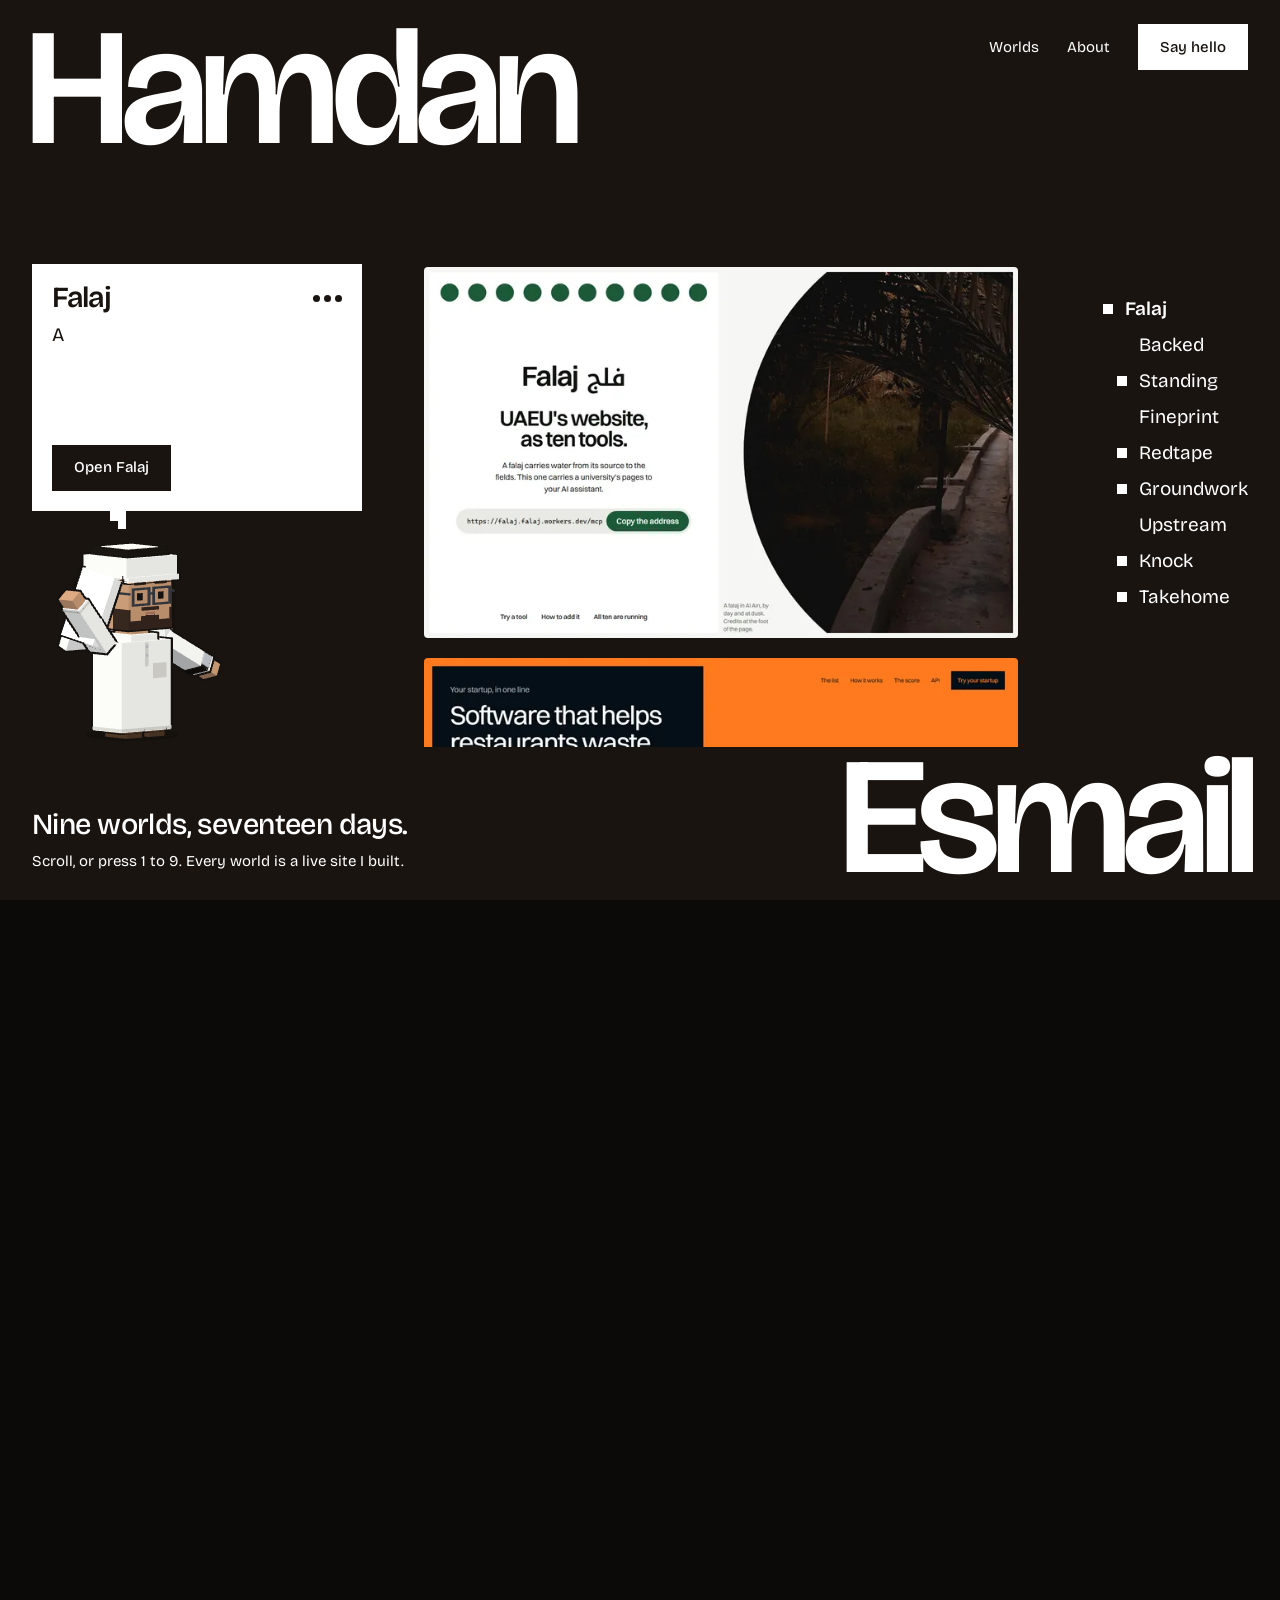
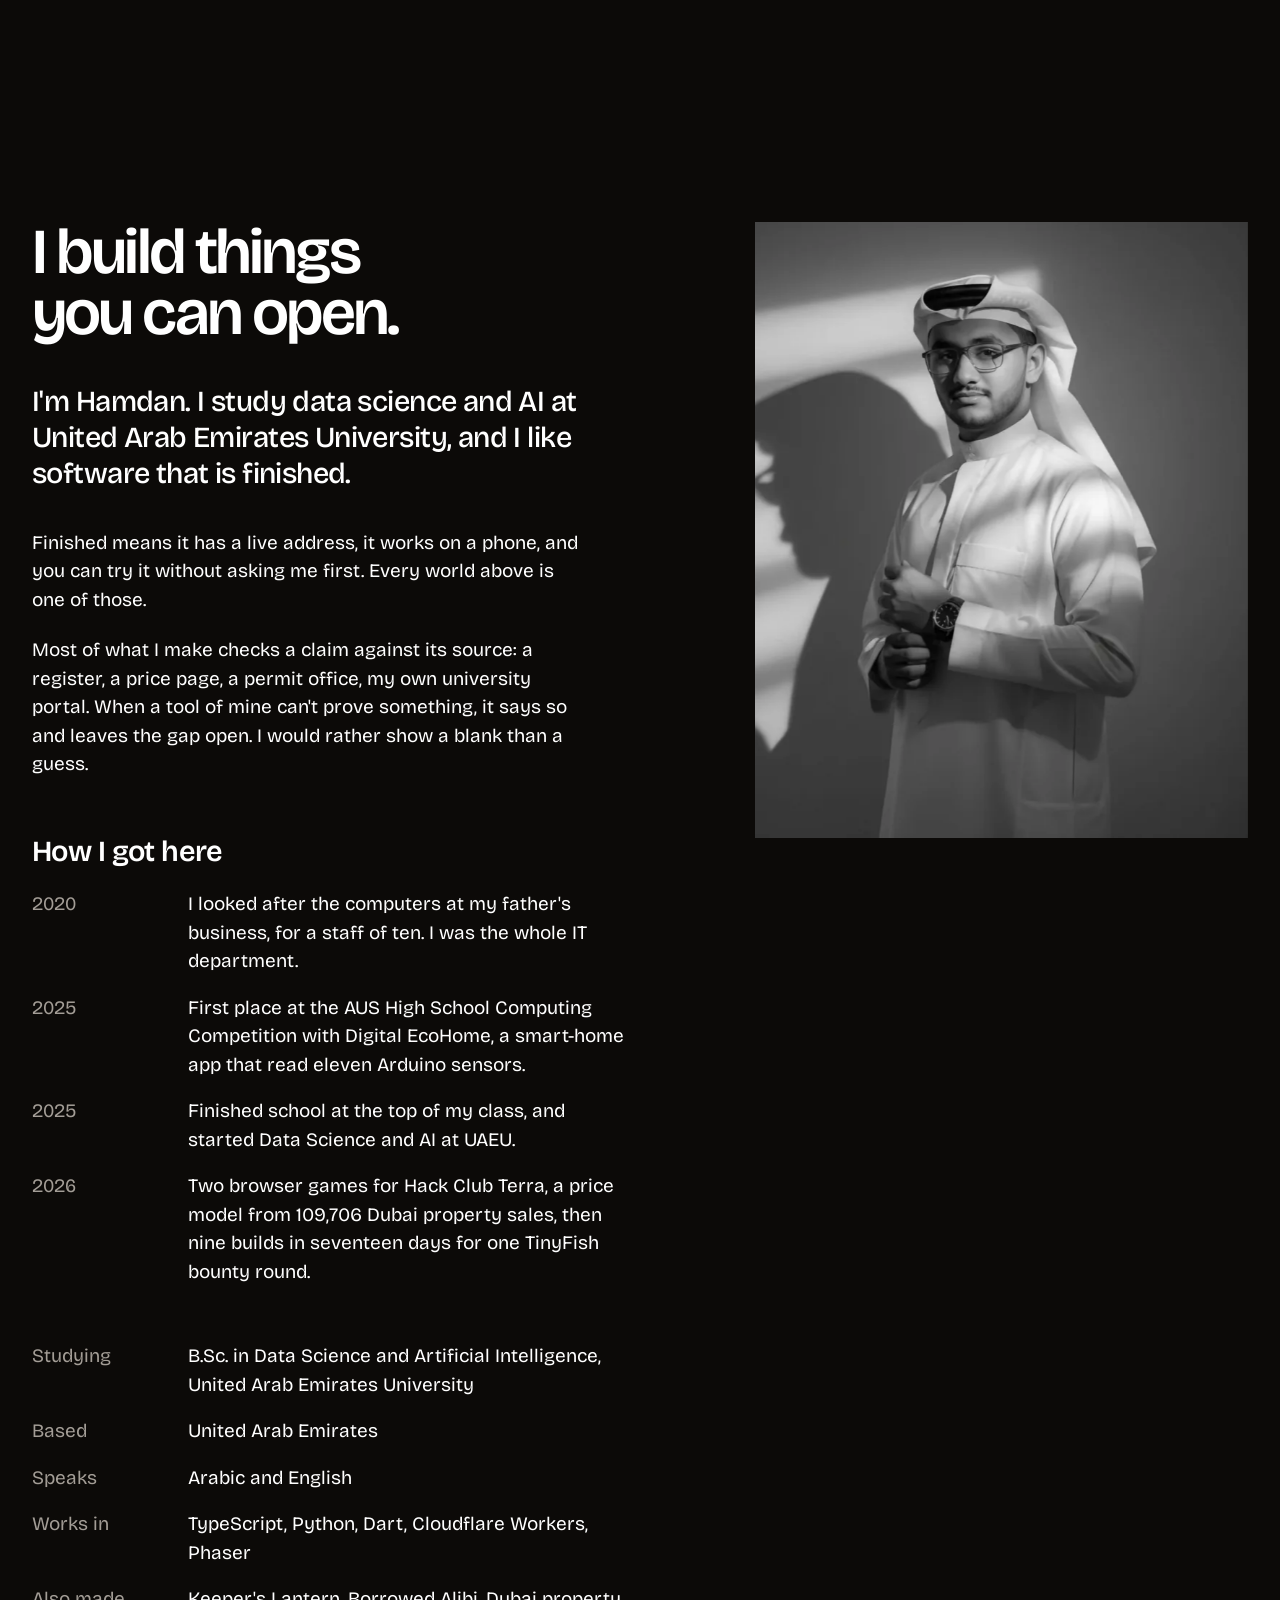
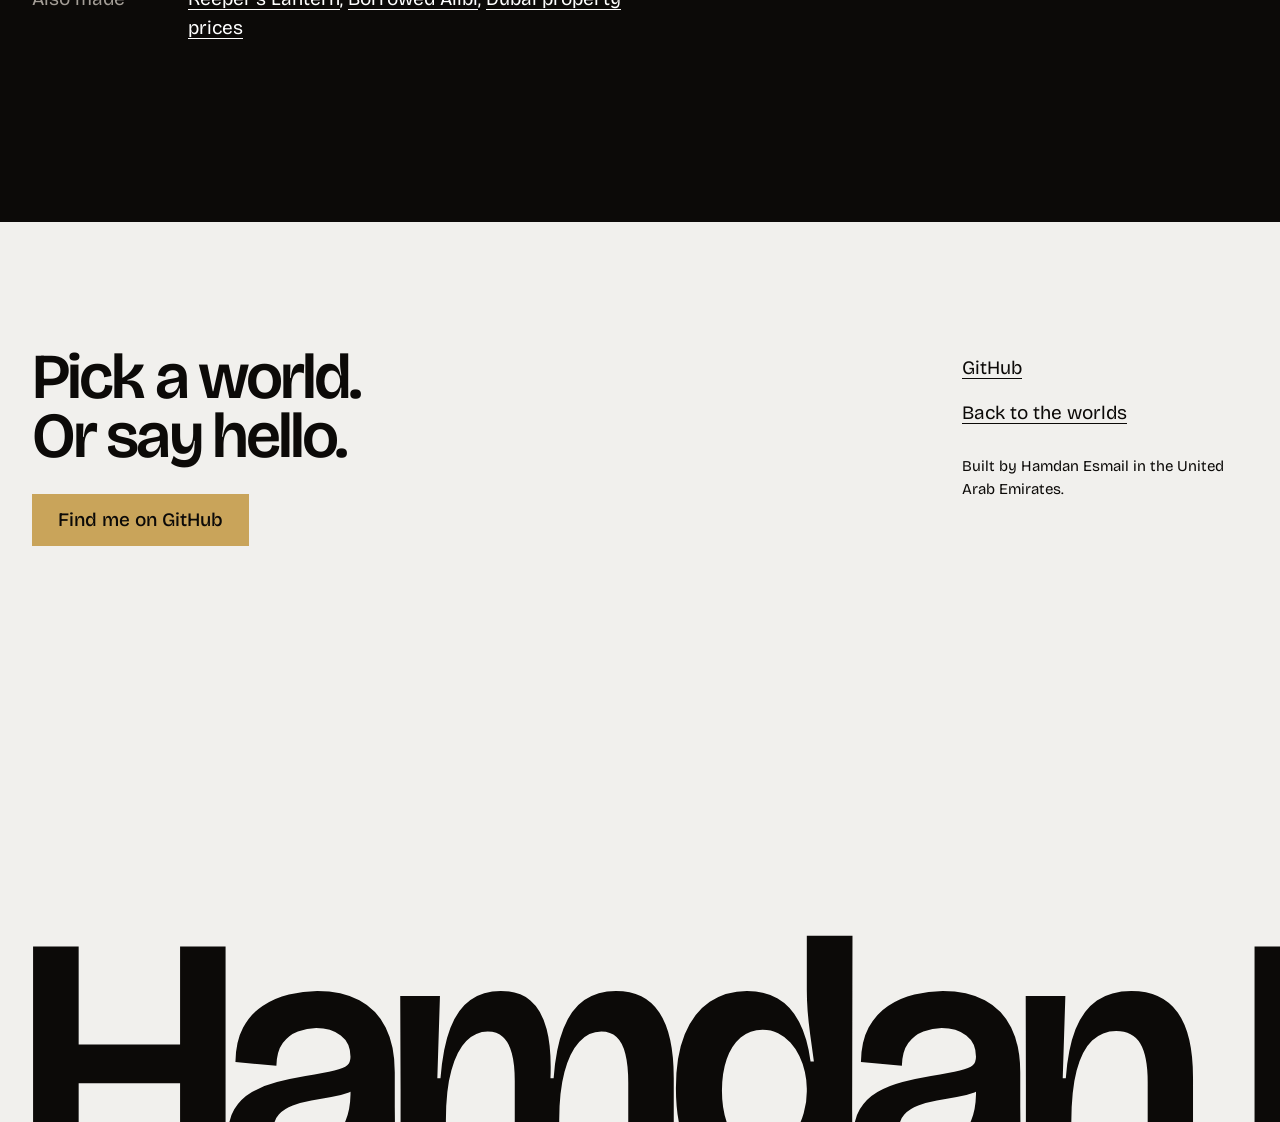
==== index.html @ ecd88aeb "Add the site: nine worlds, a 3D guide and an About page - The worlds: a pinned screen that turns int" ====
<!doctype html>
<html lang="en">
<head>
<meta charset="utf-8">
<meta name="viewport" content="width=device-width, initial-scale=1">
<title>Hamdan Esmail</title>
<meta name="description" content="Hamdan Esmail builds small, finished software you can open. Nine live builds in seventeen days, each in its own world, and a guide to walk you through them.">
<meta name="theme-color" content="#191410">
<meta property="og:type" content="website">
<meta property="og:title" content="Hamdan Esmail">
<meta property="og:description" content="Nine worlds, seventeen days. Every world is a live site I built.">
<meta property="og:image" content="img/social.jpg">
<meta name="twitter:card" content="summary_large_image">
<link rel="icon" href="favicon.svg" type="image/svg+xml">
<link rel="preconnect" href="https://fonts.googleapis.com">
<link rel="preconnect" href="https://fonts.gstatic.com" crossorigin>
<link href="https://fonts.googleapis.com/css2?family=Bricolage+Grotesque:opsz,wght@12..96,400;12..96,500;12..96,600&display=swap" rel="stylesheet">
<link rel="stylesheet" href="css/site.css">
<script>document.documentElement.classList.add("js")</script>
</head>
<body>
<a class="skip" href="#about">Skip to About</a>

<main>
  <section class="run" id="run" aria-label="The nine builds">
    <div class="stage" id="stage">
      <div class="skin cur">
        <h1>
          <span class="word a">Hamdan</span>
          <span class="word b">Esmail</span>
        </h1>
        <nav class="nav" aria-label="Main">
          <a href="#run">Worlds</a>
          <a href="#about">About</a>
          <a class="btn" href="#hello">Say hello</a>
        </nav>
        <div class="band">
          <div class="now">
            <div class="bubble wait">
              <div class="now-head"><p class="now-name">Falaj</p><span class="dots" aria-hidden="true"><i></i><i></i><i></i></span></div>
              <p class="now-line">A falaj carries water to the fields. Mine carries my university's website to an AI, as ten tools.</p>
              <a class="btn open" href="https://falaj.falaj.workers.dev/">Open Falaj</a>
            </div>
            <div class="guide-slot"></div>
          </div>
          <div class="window">
            <div class="reel">
              <a class="frame" href="https://falaj.falaj.workers.dev/" data-name="Falaj" data-bg="#191410" data-ink="#ffffff" data-line="A falaj carries water to the fields. Mine carries my university's website to an AI, as ten tools.">
                <img src="img/falaj.webp" srcset="img/falaj-720.webp 720w, img/falaj.webp 1200w" sizes="(max-width: 860px) 92vw, 44vw" width="1200" height="750" alt="The Falaj site">
                <span class="cap"><b>Falaj</b> A falaj carries water to the fields. Mine carries my university's website to an AI, as ten tools.</span>
              </a>
              <a class="frame" href="https://backed.hamdanesmail12-7a9.workers.dev/" data-name="Backed" data-bg="#ff7a1f" data-ink="#051016" data-line="Type one line about your startup. I find who funded companies like it, and quote the proof.">
                <img src="img/backed.webp" srcset="img/backed-720.webp 720w, img/backed.webp 1200w" sizes="(max-width: 860px) 92vw, 44vw" width="1200" height="750" alt="The Backed site">
                <span class="cap"><b>Backed</b> Type one line about your startup. I find who funded companies like it, and quote the proof.</span>
              </a>
              <a class="frame" href="https://standing.hamdanesmail12-7a9.workers.dev/" data-name="Standing" data-bg="#306a57" data-ink="#ffffff" data-line="Is this company still registered? I ask the official register and keep the receipt.">
                <img src="img/standing.webp" srcset="img/standing-720.webp 720w, img/standing.webp 1200w" sizes="(max-width: 860px) 92vw, 44vw" width="1200" height="750" alt="The Standing site" loading="lazy">
                <span class="cap"><b>Standing</b> Is this company still registered? I ask the official register and keep the receipt.</span>
              </a>
              <a class="frame" href="https://fineprint.hamdanesmail12-7a9.workers.dev/" data-name="Fineprint" data-bg="#f2eee3" data-ink="#1b1712" data-line="The pages you agree to without reading. I record every change, with the date and a screenshot.">
                <img src="img/fineprint.webp" srcset="img/fineprint-720.webp 720w, img/fineprint.webp 1200w" sizes="(max-width: 860px) 92vw, 44vw" width="1200" height="750" alt="The Fineprint site" loading="lazy">
                <span class="cap"><b>Fineprint</b> The pages you agree to without reading. I record every change, with the date and a screenshot.</span>
              </a>
              <a class="frame" href="https://redtape.hamdanesmail12-7a9.workers.dev/" data-name="Redtape" data-bg="#c6162d" data-ink="#ffffff" data-line="Opening a cafe in Austin, Manchester or Dubai? Every permit and fee, proved on its official page.">
                <img src="img/redtape.webp" srcset="img/redtape-720.webp 720w, img/redtape.webp 1200w" sizes="(max-width: 860px) 92vw, 44vw" width="1200" height="750" alt="The Redtape site" loading="lazy">
                <span class="cap"><b>Redtape</b> Opening a cafe in Austin, Manchester or Dubai? Every permit and fee, proved on its official page.</span>
              </a>
              <a class="frame" href="https://groundwork.hamdanesmail12-7a9.workers.dev/" data-name="Groundwork" data-bg="#344d6e" data-ink="#ffffff" data-line="One Philadelphia address, nine public records, every one linked to its source.">
                <img src="img/groundwork.webp" srcset="img/groundwork-720.webp 720w, img/groundwork.webp 1200w" sizes="(max-width: 860px) 92vw, 44vw" width="1200" height="750" alt="The Groundwork site" loading="lazy">
                <span class="cap"><b>Groundwork</b> One Philadelphia address, nine public records, every one linked to its source.</span>
              </a>
              <a class="frame" href="https://upstream.hamdanesmail12-7a9.workers.dev/" data-name="Upstream" data-bg="#fbfaf6" data-ink="#0c0a08" data-line="Where did that number come from? I follow a claim back to where it first appeared.">
                <img src="img/upstream.webp" srcset="img/upstream-720.webp 720w, img/upstream.webp 1200w" sizes="(max-width: 860px) 92vw, 44vw" width="1200" height="750" alt="The Upstream site" loading="lazy">
                <span class="cap"><b>Upstream</b> Where did that number come from? I follow a claim back to where it first appeared.</span>
              </a>
              <a class="frame" href="https://knock.hamdanesmail12-7a9.workers.dev/" data-name="Knock" data-bg="#242e4a" data-ink="#ffffff" data-line="I knocked on 590 company doors. Each row came back alive, slowing down or zombie.">
                <img src="img/knock.webp" srcset="img/knock-720.webp 720w, img/knock.webp 1200w" sizes="(max-width: 860px) 92vw, 44vw" width="1200" height="750" alt="The Knock site" loading="lazy">
                <span class="cap"><b>Knock</b> I knocked on 590 company doors. Each row came back alive, slowing down or zombie.</span>
              </a>
              <a class="frame" href="https://takehome.hamdanesmail12-7a9.workers.dev/" data-name="Takehome" data-bg="#e8e4d9" data-ink="#0c0a08" data-line="My university portal has no export button, and it locked 5 of my 17 courses. So I built the way out.">
                <img src="img/takehome.webp" srcset="img/takehome-720.webp 720w, img/takehome.webp 1200w" sizes="(max-width: 860px) 92vw, 44vw" width="1200" height="750" alt="The Takehome site" loading="lazy">
                <span class="cap"><b>Takehome</b> My university portal has no export button, and it locked 5 of my 17 courses. So I built the way out.</span>
              </a>
            </div>
          </div>
          <ol class="select" aria-label="Jump to a world"></ol>
        </div>
        <p class="say">Nine worlds, seventeen days.<small>Scroll, or press 1 to 9. Every world is a live site I built.</small></p>
      </div>
      <div class="guide-layer" id="guide" role="img" aria-label="A small blocky figure of Hamdan in a white kandura and ghutra, your guide">
        <span class="guide-ground"></span>
        <canvas class="guide-2d" width="14" height="20"></canvas>
        <canvas class="guide-3d" hidden></canvas>
      </div>
    </div>
  </section>

  <section class="about" id="about">
    <div class="about-text">
      <h2 data-rise style="--i:0">I build things<br>you can open.</h2>
      <p class="statement" data-rise style="--i:1">I'm Hamdan. I study data science and AI at United Arab Emirates University, and I like software that is finished.</p>
      <p data-rise style="--i:2">Finished means it has a live address, it works on a phone, and you can try it without asking me first. Every world above is one of those.</p>
      <p data-rise style="--i:3">Most of what I make checks a claim against its source: a register, a price page, a permit office, my own university portal. When a tool of mine can't prove something, it says so and leaves the gap open. I would rather show a blank than a guess.</p>
      <h3 data-rise style="--i:4">How I got here</h3>
      <dl class="facts journey" data-rise style="--i:5">
        <div><dt>2020</dt><dd>I looked after the computers at my father's business, for a staff of ten. I was the whole IT department.</dd></div>
        <div><dt>2025</dt><dd>First place at the AUS High School Computing Competition with Digital EcoHome, a smart-home app that read eleven Arduino sensors.</dd></div>
        <div><dt>2025</dt><dd>Finished school at the top of my class, and started Data Science and AI at UAEU.</dd></div>
        <div><dt>2026</dt><dd>Two browser games for Hack Club Terra, a price model from 109,706 Dubai property sales, then nine builds in seventeen days for one TinyFish bounty round.</dd></div>
      </dl>
      <dl class="facts" data-rise style="--i:6">
        <div><dt>Studying</dt><dd>B.Sc. in Data Science and Artificial Intelligence, United Arab Emirates University</dd></div>
        <div><dt>Based</dt><dd>United Arab Emirates</dd></div>
        <div><dt>Speaks</dt><dd>Arabic and English</dd></div>
        <div><dt>Works in</dt><dd>TypeScript, Python, Dart, Cloudflare Workers, Phaser</dd></div>
        <div><dt>Also made</dt><dd><a href="https://hamdanesmail.github.io/keepers-lantern/">Keeper's Lantern</a>, <a href="https://hamdanesmail.github.io/borrowed-alibi/">Borrowed Alibi</a>, <a href="https://hamdanesmail.github.io/dubai-property-prices/">Dubai property prices</a></dd></div>
      </dl>
    </div>
    <figure class="about-photo">
      <div class="tilt"><img src="img/portrait-900.webp" srcset="img/portrait-900.webp 900w, img/portrait-1600.webp 1600w" sizes="(max-width: 860px) 92vw, 40vw" width="1600" height="1516" alt="Hamdan Esmail in a white kandura and ghutra, adjusting his cuff, with window light falling across the wall behind him" loading="lazy"></div>
    </figure>
  </section>

  <section class="close" id="hello">
    <div class="close-grid">
      <div class="invite">
        <h2>Pick a world.<br>Or say hello.</h2>
        <a class="btn" href="https://github.com/HamdanEsmail">Find me on GitHub</a>
      </div>
      <div class="links">
        <a href="https://github.com/HamdanEsmail">GitHub</a>
        <a href="#run">Back to the worlds</a>
        <span>Built by Hamdan Esmail in the United Arab Emirates.</span>
      </div>
    </div>
    <p class="wordmark" aria-hidden="true">Hamdan Esmail</p>
  </section>
</main>

<script src="js/site.js" defer></script>
<script type="module">
/* The 3D guide loads after everything else. If it cannot (no WebGL, no network), the flat one stays. */
try {
  const { createGuide } = await import("./js/guide.js");
  window.guideReady(createGuide);
} catch (e) { /* the flat guide is already there */ }
</script>
</body>
</html>
---- css/site.css ----
/* Hamdan Esmail. One face (Bricolage Grotesque), one base ground (warm black), and nine worlds that each bring their own. */
:root {
  --bg: #0c0a08;
  --surface: #181512;
  --ink: #ffffff;
  --muted: #a39d96;
  --accent: #c9a45a;
  --accent-ink: #0c0a08;
  --bone: #f1f0ed;
  --step-small: 0.9375rem;
  --step-body: clamp(1.0625rem, 1rem + 0.25vw, 1.1875rem);
  --step-lead: clamp(1.375rem, 1.1rem + 0.9vw, 1.875rem);
  --step-head: clamp(2.5rem, 5vw, 4.5rem);
  --step-name: 13vw;
  --margin: 32px;
  --frame-h: min(29vw, calc(100svh - 28vw - 130px));
  --frame-w: calc(var(--frame-h) * 1.6);
  --gap: 20px;
  --ease-out: cubic-bezier(0.22, 1, 0.36, 1);
  --t-press: 140ms;
  --t-hover: 180ms;
  --t-reveal: 800ms;
}
* { box-sizing: border-box; }
html { -webkit-text-size-adjust: 100%; }
html.js { scroll-snap-type: y proximity; }
body {
  margin: 0;
  background: var(--bg);
  color: var(--ink);
  font-family: "Bricolage Grotesque", system-ui, sans-serif;
  font-size: var(--step-body);
  line-height: 1.5;
  -webkit-font-smoothing: antialiased;
}
a { color: inherit; }
img { display: block; max-width: 100%; }
:focus-visible { outline: 3px solid currentColor; outline-offset: 3px; }
.sr { position: absolute; width: 1px; height: 1px; overflow: hidden; clip-path: inset(50%); white-space: nowrap; }
.skip { position: absolute; left: 16px; top: -80px; z-index: 20; padding: 12px 18px; background: var(--ink); color: var(--bg); font-weight: 500; }
.skip:focus { top: 16px; }

/* ---------- The pinned run. The name holds its two corners; each world rises through it like a curtain. */
.run { position: relative; }
/* One step of scrolling per world after the first; the script sets --steps from the number of worlds. */
.js .run { height: calc(100vh + var(--steps, 8) * 55svh); height: calc(100dvh + var(--steps, 8) * 55svh); }
/* One invisible stop per world, so the scroll settles on a whole world. */
.snap { position: absolute; left: 0; width: 100%; height: 55svh; pointer-events: none; scroll-snap-align: start; }
.stage { position: sticky; top: 0; height: 100vh; height: 100dvh; overflow: hidden; background: #191410; }
.skin {
  --field: #191410;
  --field-ink: #ffffff;
  position: absolute;
  inset: 0;
  display: grid;
  grid-template-columns: minmax(0, 1fr) auto;
  grid-template-rows: auto minmax(0, 1fr) auto;
  padding: 18px var(--margin) 22px;
  background: var(--field);
  color: var(--field-ink);
}
.skin.other { clip-path: inset(100% 0 0 0); }

h1, .h1 { display: contents; margin: 0; font: inherit; }
.word { display: block; font-size: var(--step-name); font-weight: 600; letter-spacing: -0.055em; line-height: 0.85; white-space: nowrap; }
.word.a { grid-area: 1 / 1; margin-left: -0.04em; }
.word.b { grid-area: 3 / 2; align-self: end; margin: 0 -0.02em -0.06em 0; text-align: right; }
.nav { grid-area: 1 / 2; align-self: start; justify-self: end; display: flex; gap: 28px; align-items: center; padding-top: 6px; font-size: var(--step-small); }
.nav a { text-decoration: none; padding: 10px 0; }
.nav a:hover { text-decoration: underline; text-underline-offset: 4px; }
.band { grid-area: 2 / 1 / 3 / -1; display: grid; grid-template-columns: minmax(0, 1.3fr) var(--frame-w) minmax(0, 0.7fr); gap: 40px; min-height: 0; }
.say { grid-area: 3 / 1; align-self: end; margin: 0 0 6px; max-width: 24ch; font-size: var(--step-lead); font-weight: 500; letter-spacing: -0.02em; line-height: 1.15; }
.say small { display: block; margin-top: 10px; font-size: var(--step-small); font-weight: 400; letter-spacing: 0; line-height: 1.4; }

.btn {
  display: inline-flex;
  align-items: center;
  min-height: 46px;
  padding: 0 22px;
  background: var(--field-ink, var(--ink));
  color: var(--field, var(--bg));
  font: inherit;
  font-weight: 500;
  font-size: var(--step-small);
  text-decoration: none;
  border: 0;
  cursor: pointer;
  transition: transform var(--t-press) var(--ease-out);
}
.nav a.btn { padding: 0 22px; }
.btn:hover { transform: translateY(-2px); text-decoration: none; }
.btn:active { transform: translateY(1px) scale(0.98); }

.window { position: relative; height: 100%; min-height: 0; overflow: hidden; }
.reel { display: flex; flex-direction: column; gap: var(--gap); will-change: transform; }
.frame { position: relative; display: block; flex: none; width: 100%; height: var(--frame-h); overflow: hidden; border-radius: 4px; background: var(--surface); }
.frame img { width: 100%; height: 100%; object-fit: cover; object-position: top; transition: transform 500ms var(--ease-out); }
.frame:hover img { transform: scale(1.03); }
.js .cap { position: absolute; width: 1px; height: 1px; overflow: hidden; clip-path: inset(50%); white-space: nowrap; }

/* The guide stands at the foot of this column; what he says sits above his head. */
.now { display: flex; flex-direction: column; justify-content: flex-end; align-items: flex-start; min-height: 0; }
.bubble { position: relative; max-width: 330px; margin-bottom: 20px; padding: 18px 20px 20px; background: var(--field-ink); color: var(--field); transform-origin: 80px 100%; }
.bubble::before, .bubble::after { content: ""; position: absolute; background: inherit; }
.bubble::before { left: 78px; bottom: -10px; width: 16px; height: 10px; }
.bubble::after { left: 86px; bottom: -18px; width: 8px; height: 8px; }
.now-head { display: flex; align-items: center; justify-content: space-between; gap: 12px; }
.now-name { margin: 0; font-size: var(--step-lead); font-weight: 600; letter-spacing: -0.03em; line-height: 1.1; }
.now-line { position: relative; margin: 8px 0 16px; line-height: 1.4; }
.unsaid { visibility: hidden; }
/* Three small dots that bounce only while he is speaking. */
.dots { display: flex; gap: 4px; flex: none; opacity: 0; transition: opacity var(--t-hover) var(--ease-out); }
.dots i { display: block; width: 7px; height: 7px; border-radius: 50%; background: currentColor; }
.bubble.speaking .dots { opacity: 1; }
.bubble .btn { background: var(--field); color: var(--field-ink); }
.js .skin.cur .bubble.wait { opacity: 0; }
.guide-slot { flex: none; width: 200px; height: min(216px, 24svh); }
.guide-layer { position: absolute; z-index: 5; pointer-events: none; visibility: hidden; }
.guide-layer canvas { position: absolute; display: block; transform-origin: 50% 97%; pointer-events: auto; cursor: pointer; }
.guide-layer canvas[hidden] { display: none; }
.guide-ground { position: absolute; left: 27%; bottom: 2.5%; width: 46%; height: 6%; border-radius: 50%; background: #000000; opacity: 0.2; }
.guide-3d { inset: 0; width: 100%; height: 100%; }
.guide-2d { left: 50%; bottom: 3%; height: 90%; aspect-ratio: 14 / 20; margin-left: calc(var(--guide-h, 200px) * -0.315); image-rendering: pixelated; }

.select { align-self: center; justify-self: end; list-style: none; margin: 0; padding: 0; }
.select a, .select button {
  display: flex;
  align-items: center;
  gap: 12px;
  min-height: 36px;
  padding: 0;
  background: none;
  border: 0;
  color: inherit;
  font: inherit;
  text-decoration: none;
  cursor: pointer;
  transition: transform var(--t-hover) var(--ease-out);
}
.select i { display: block; width: 10px; height: 10px; background: currentColor; opacity: 0; transform: scale(0.6); transition: transform var(--t-hover) var(--ease-out), opacity var(--t-hover) var(--ease-out); }
.select button:hover { transform: translateX(-6px); }
.select button[aria-current="true"] { font-weight: 600; transform: translateX(-14px); }
.select button[aria-current="true"] i { opacity: 1; transform: scale(1); }
/* On a phone the nine names would run off the side, so two buttons and a count stand in for the list. */
.pager { display: none; }

/* ---------- About: the words on the left, the portrait holding its place on the right. */
.about { display: grid; grid-template-columns: repeat(12, minmax(0, 1fr)); column-gap: 24px; padding: 18vh var(--margin) 20vh; background: var(--bg); color: var(--ink); }
.about-text { grid-column: 1 / span 6; }
.about h2 { margin: 0 0 40px; font-size: var(--step-head); font-weight: 600; letter-spacing: -0.045em; line-height: 0.95; }
.about h3 { margin: 56px 0 22px; font-size: var(--step-lead); font-weight: 600; letter-spacing: -0.02em; line-height: 1.15; }
.about p { margin: 0 0 22px; max-width: 46ch; }
.about .statement { max-width: 30ch; margin-bottom: 36px; font-size: var(--step-lead); font-weight: 500; letter-spacing: -0.02em; line-height: 1.25; }
.facts { margin: 56px 0 0; display: grid; gap: 18px; }
.facts.journey { margin-top: 0; }
.facts div { display: grid; grid-template-columns: 132px minmax(0, 1fr); gap: 24px; align-items: baseline; }
.facts dt { color: var(--muted); }
.journey dt { font-variant-numeric: tabular-nums; }
.facts dd { margin: 0; max-width: 40ch; }
.facts a { text-underline-offset: 4px; }
.about-photo { grid-column: 8 / span 5; align-self: start; position: sticky; top: 9vh; margin: 0; perspective: 1100px; }
.about-photo .tilt { overflow: hidden; aspect-ratio: 4 / 5; background: var(--surface); transition: transform 500ms var(--ease-out); will-change: transform; }
.about-photo img { width: 100%; height: 100%; object-fit: cover; object-position: 74% 40%; }

/* ---------- The close: an invitation over the cropped name. */
.close { position: relative; min-height: 100vh; min-height: 100svh; overflow: hidden; background: var(--bone); color: var(--bg); padding: 14vh var(--margin) 0; }
.close-grid { display: grid; grid-template-columns: repeat(12, 1fr); gap: 24px; }
.invite { grid-column: 1 / span 7; }
.invite h2 { margin: 0 0 28px; font-size: var(--step-head); font-weight: 600; letter-spacing: -0.045em; line-height: 0.92; }
.invite .btn { background: var(--accent); color: var(--accent-ink); min-height: 52px; padding: 0 26px; font-size: var(--step-body); }
.links { grid-column: 10 / span 3; display: grid; gap: 4px; align-content: start; }
.links a { text-underline-offset: 4px; padding: 6px 0; }
.links span { margin-top: 18px; font-size: var(--step-small); }
.wordmark { position: absolute; left: calc(var(--margin) - 1.2vw); bottom: 0; margin: 0; font-size: 28vw; font-weight: 600; letter-spacing: -0.06em; line-height: 0.8; white-space: nowrap; transform: translateY(30%); }

/* ---------- Motion. Everything here is extra: with it switched off the page is already complete. */
@media (prefers-reduced-motion: no-preference) {
  .js .skin .word, .js .skin .window, .js .skin .select, .js .skin .say { animation: rise var(--t-reveal) var(--ease-out) both; }
  .js .skin .word.a { animation-delay: 60ms; }
  .js .skin .window { animation-delay: 160ms; }
  .js .skin .select { animation-delay: 260ms; }
  .js .skin .say { animation-delay: 340ms; }
  .js .skin .word.b { animation-delay: 420ms; }
  .bubble.speaking .dots i { animation: dot 560ms ease-in-out infinite; }
  .bubble.speaking .dots i:nth-child(2) { animation-delay: 110ms; }
  .bubble.speaking .dots i:nth-child(3) { animation-delay: 220ms; }
  @keyframes rise { from { opacity: 0; transform: translateY(26px); } }
  @keyframes dot { 0%, 60%, 100% { transform: none; } 30% { transform: translateY(-5px); } }

  /* About arrives in reading order; the portrait opens like the curtain between worlds. */
  .js .about [data-rise] { opacity: 0; transform: translateY(22px); }
  .js .about.in [data-rise] { animation: settle var(--t-reveal) var(--ease-out) forwards; animation-delay: calc(var(--i, 0) * 80ms); }
  .js .about-photo .tilt { clip-path: inset(100% 0 0 0); }
  .js .about-photo img { transform: scale(1.12); }
  .js .about.in .about-photo .tilt { animation: shutter 1100ms var(--ease-out) 120ms forwards; }
  .js .about.in .about-photo img { animation: unzoom 1500ms var(--ease-out) 120ms forwards; }
  @keyframes settle { to { opacity: 1; transform: none; } }
  @keyframes shutter { to { clip-path: inset(0 0 0 0); } }
  @keyframes unzoom { to { transform: scale(1); } }
}
@media (prefers-reduced-motion: reduce) {
  * { transition-duration: 1ms !important; }
}

/* ---------- Short screens: the guide stands beside his words instead of under them. */
@media (min-width: 1200px) and (max-height: 800px) {
  .now { flex-direction: row-reverse; justify-content: flex-end; align-items: flex-end; gap: 6px; }
  .bubble { margin-bottom: 30px; transform-origin: 0 100%; }
  .bubble::before { left: -10px; bottom: 26px; width: 10px; height: 14px; }
  .bubble::after { left: -18px; bottom: 30px; }
  .guide-slot { width: 150px; height: min(170px, 26svh); }
}
@media (min-width: 861px) and (max-width: 1199px) and (max-height: 800px) {
  .guide-slot { display: none; }
  .bubble::before, .bubble::after { display: none; }
}

/* ---------- Phones: one column, the guide beside his words, the worlds as a row of names. */
@media (max-width: 860px) {
  :root { --margin: 16px; --step-name: 21vw; --frame-w: calc(100vw - 32px); --frame-h: min(calc(var(--frame-w) * 0.625), 27svh); --gap: 12px; }
  .skin { grid-template-columns: minmax(0, 1fr); grid-template-rows: auto auto minmax(0, 1fr) auto auto; padding: 12px var(--margin) 14px; }
  .nav { grid-area: 1 / 1; padding: 0; }
  .nav a:not(.btn) { display: none; }
  .word.a { grid-area: 2 / 1; }
  .band { grid-area: 3 / 1; grid-template-columns: minmax(0, 1fr); grid-template-rows: auto auto auto; gap: 10px; align-content: center; }
  .say { grid-area: 4 / 1; font-size: var(--step-body); max-width: 15ch; }
  .say small { display: none; }
  .word.b { grid-area: 5 / 1; }
  .window { order: 1; height: calc(var(--frame-h) + 50px); }
  .now { order: 2; flex-direction: row-reverse; justify-content: flex-end; align-items: flex-end; gap: 4px; }
  .bubble { max-width: none; flex: 1; margin-bottom: 14px; padding: 12px 14px 14px; transform-origin: 0 100%; }
  .bubble::before { left: -10px; bottom: 22px; width: 10px; height: 14px; }
  .bubble::after { left: -18px; bottom: 26px; }
  .now-line { margin: 4px 0 10px; font-size: 1rem; }
  .bubble .btn { min-height: 44px; }
  .guide-slot { width: 100px; height: 124px; }
  .select { display: none; }
  .pager { order: 3; display: flex; align-items: center; justify-content: space-between; gap: 12px; }
  .pager button { min-height: 44px; padding: 0 16px; background: var(--field-ink); color: var(--field); border: 0; font: inherit; font-size: var(--step-small); font-weight: 500; cursor: pointer; transition: transform var(--t-press) var(--ease-out); }
  .pager button:active { transform: scale(0.96); }
  .pager button:disabled { visibility: hidden; }
  .pager span { font-size: var(--step-small); font-variant-numeric: tabular-nums; }
  .about { display: flex; flex-direction: column; padding: 12vh var(--margin) 12vh; }
  .about-text { display: contents; }
  .about-text > * { order: 3; }
  .about h2 { order: 1; margin-bottom: 28px; }
  .about-photo { order: 2; position: static; margin: 0 0 32px; }
  .facts { margin-top: 40px; }
  .facts.journey { margin-top: 0; }
  .facts div { grid-template-columns: 96px minmax(0, 1fr); gap: 16px; }
  .close { padding-top: 10vh; }
  .invite, .links { grid-column: 1 / -1; }
  .wordmark { font-size: 34vw; }
}

/* ---------- Without scripts: no pinning and no guide. The nine worlds are simply listed, each with its words. */
html:not(.js) .stage { position: static; height: auto; overflow: visible; }
html:not(.js) .skin { position: relative; display: block; padding-bottom: 12vh; }
html:not(.js) .nav { position: absolute; top: 18px; right: var(--margin); }
html:not(.js) .word.b { text-align: left; margin: 0 0 6vh -0.04em; }
html:not(.js) .band { display: block; }
html:not(.js) .now, html:not(.js) .guide-layer, html:not(.js) .select, html:not(.js) .pager, html:not(.js) .say small { display: none; }
html:not(.js) .window { height: auto; overflow: visible; max-width: 900px; }
html:not(.js) .reel { gap: 56px; }
html:not(.js) .frame { height: auto; overflow: visible; background: none; text-decoration: none; }
html:not(.js) .frame img { height: auto; aspect-ratio: 16 / 10; border-radius: 4px; }
html:not(.js) .cap { display: block; margin-top: 14px; max-width: 52ch; }
html:not(.js) .cap b { display: block; font-size: var(--step-lead); font-weight: 600; letter-spacing: -0.03em; }
html:not(.js) .say { margin: 0 0 6vh; }
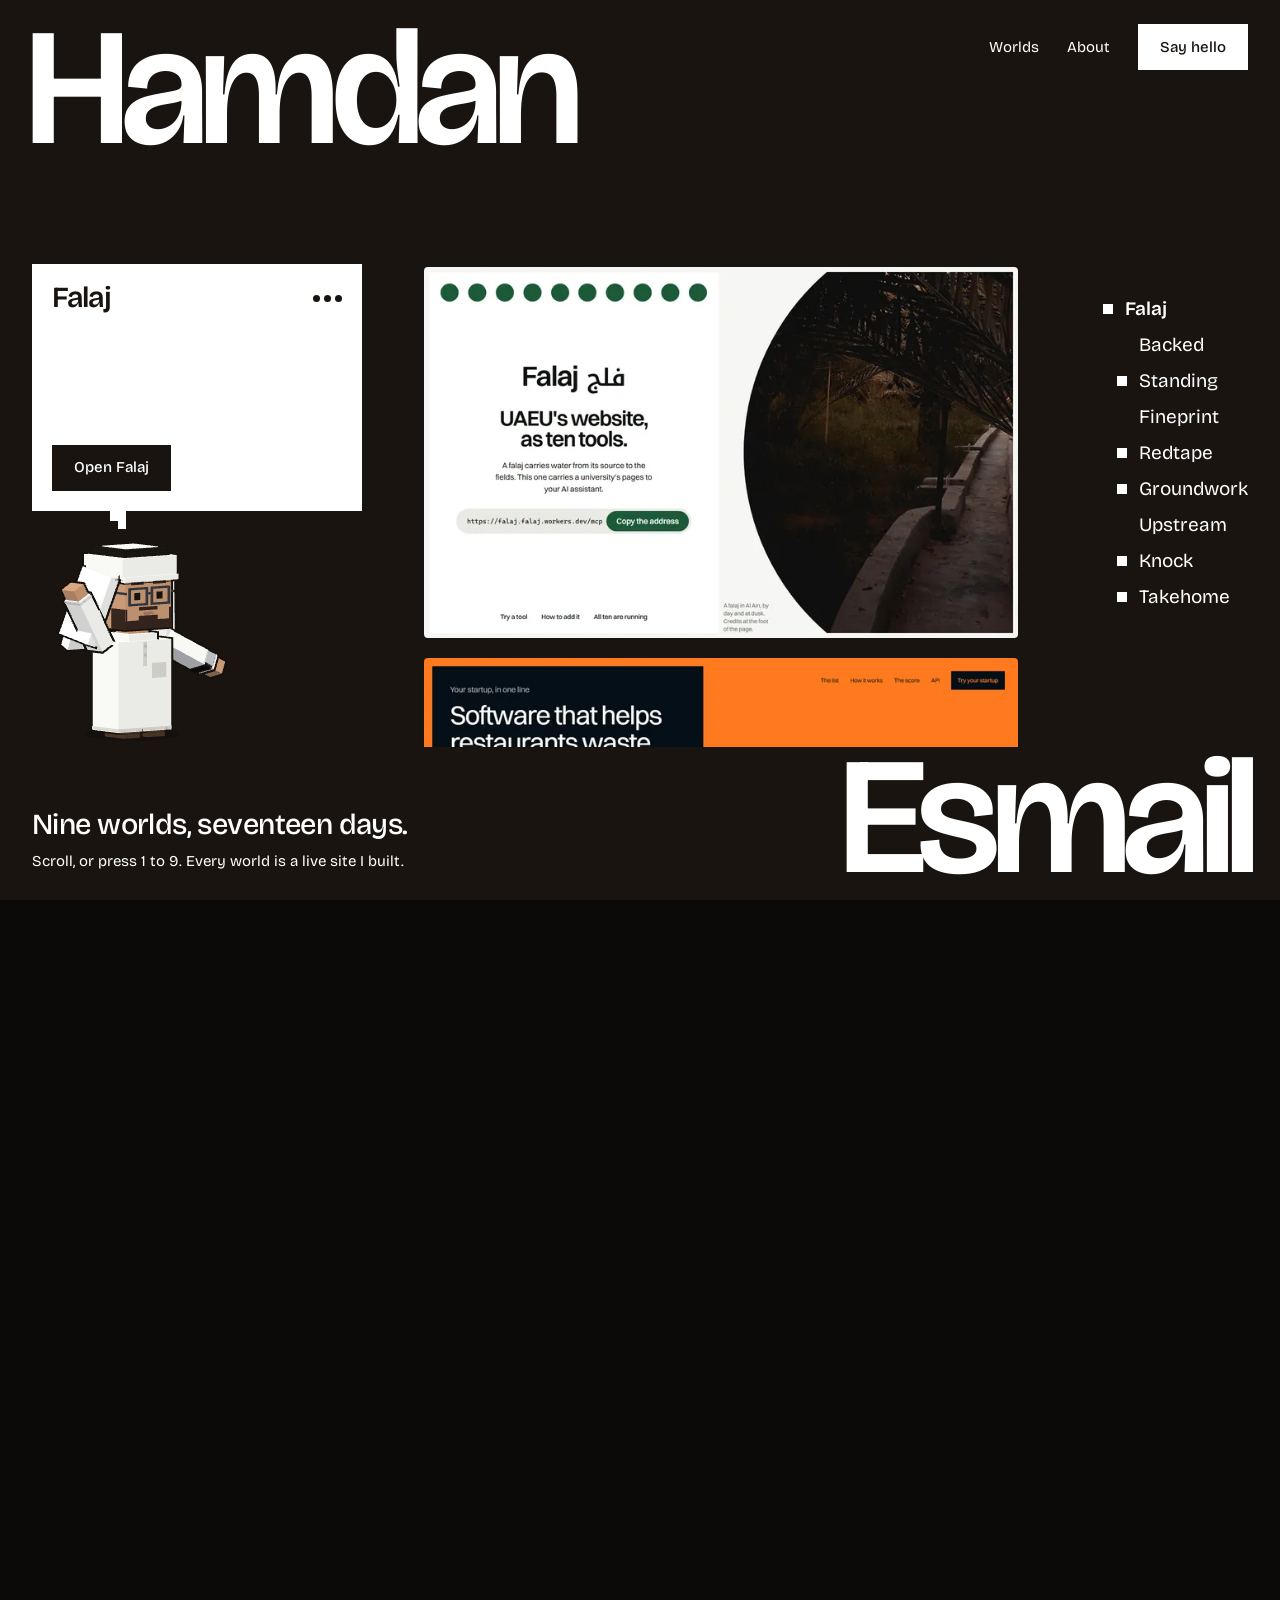
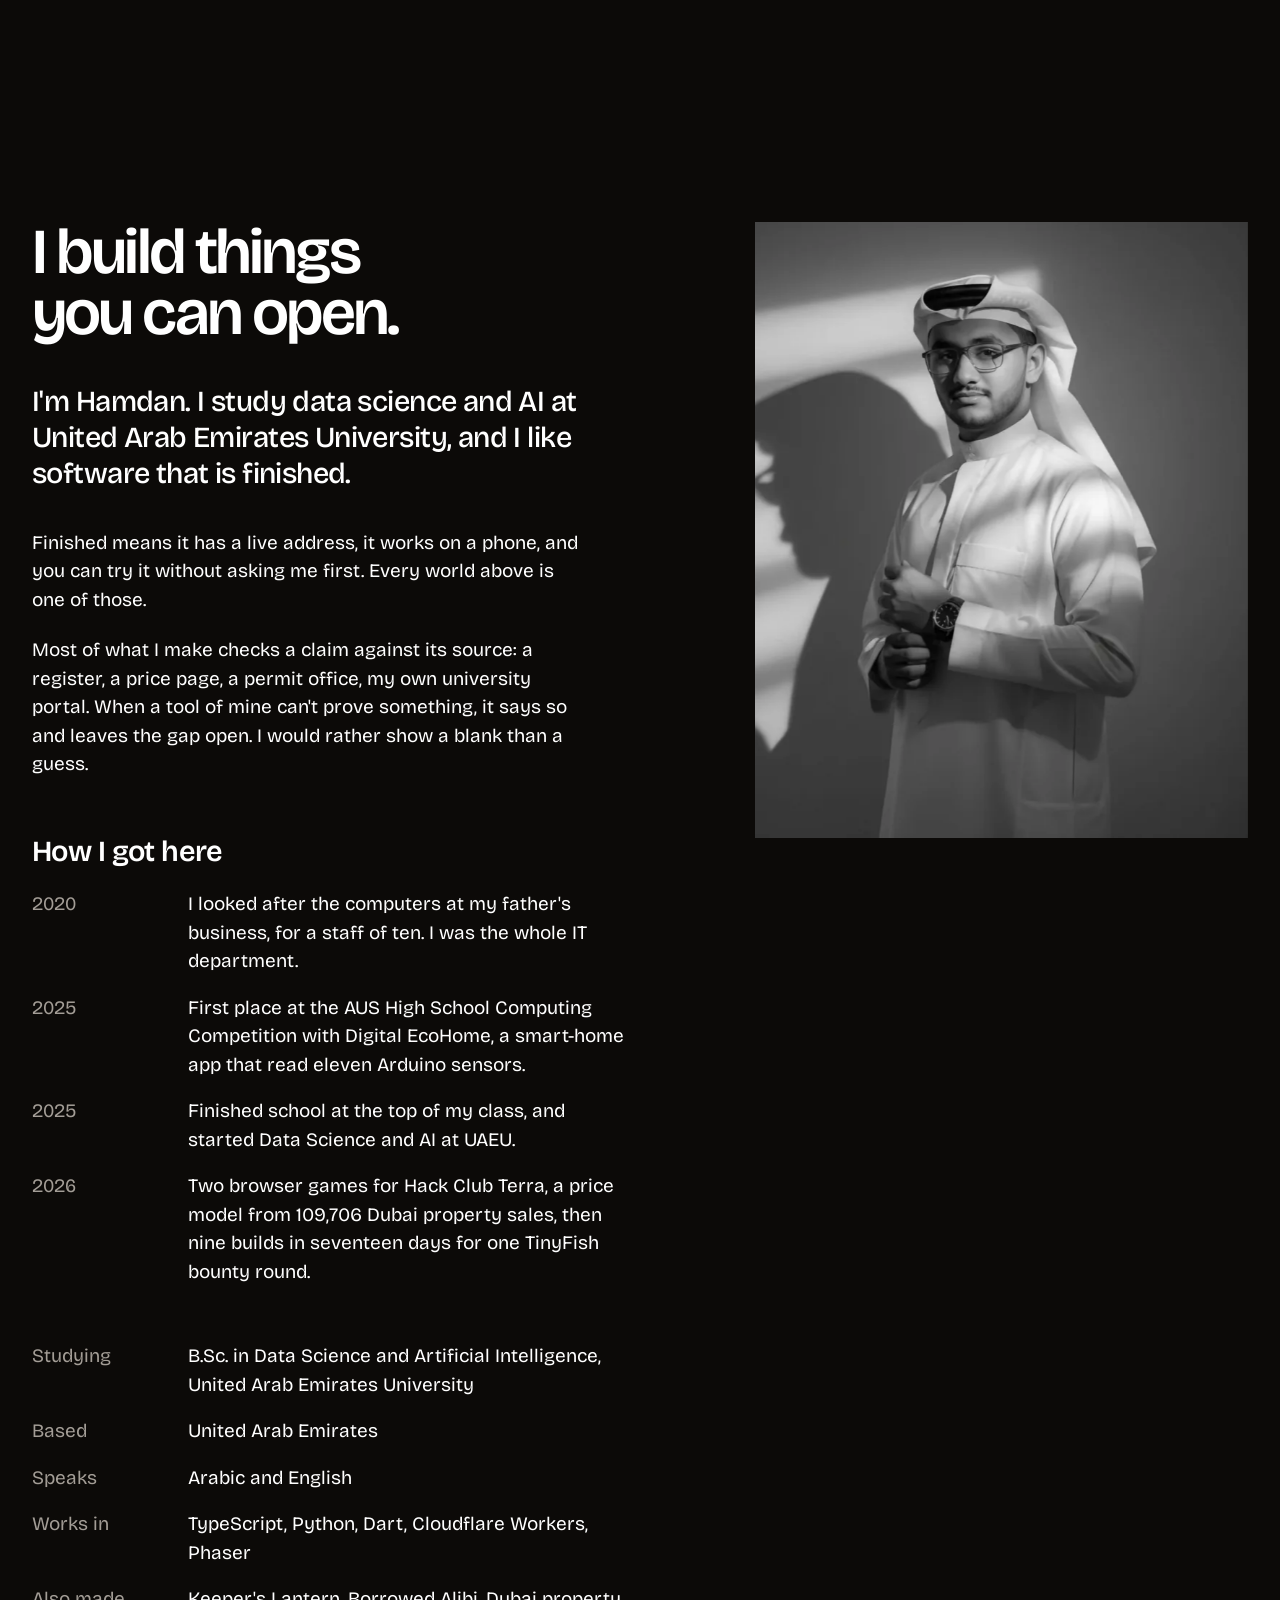
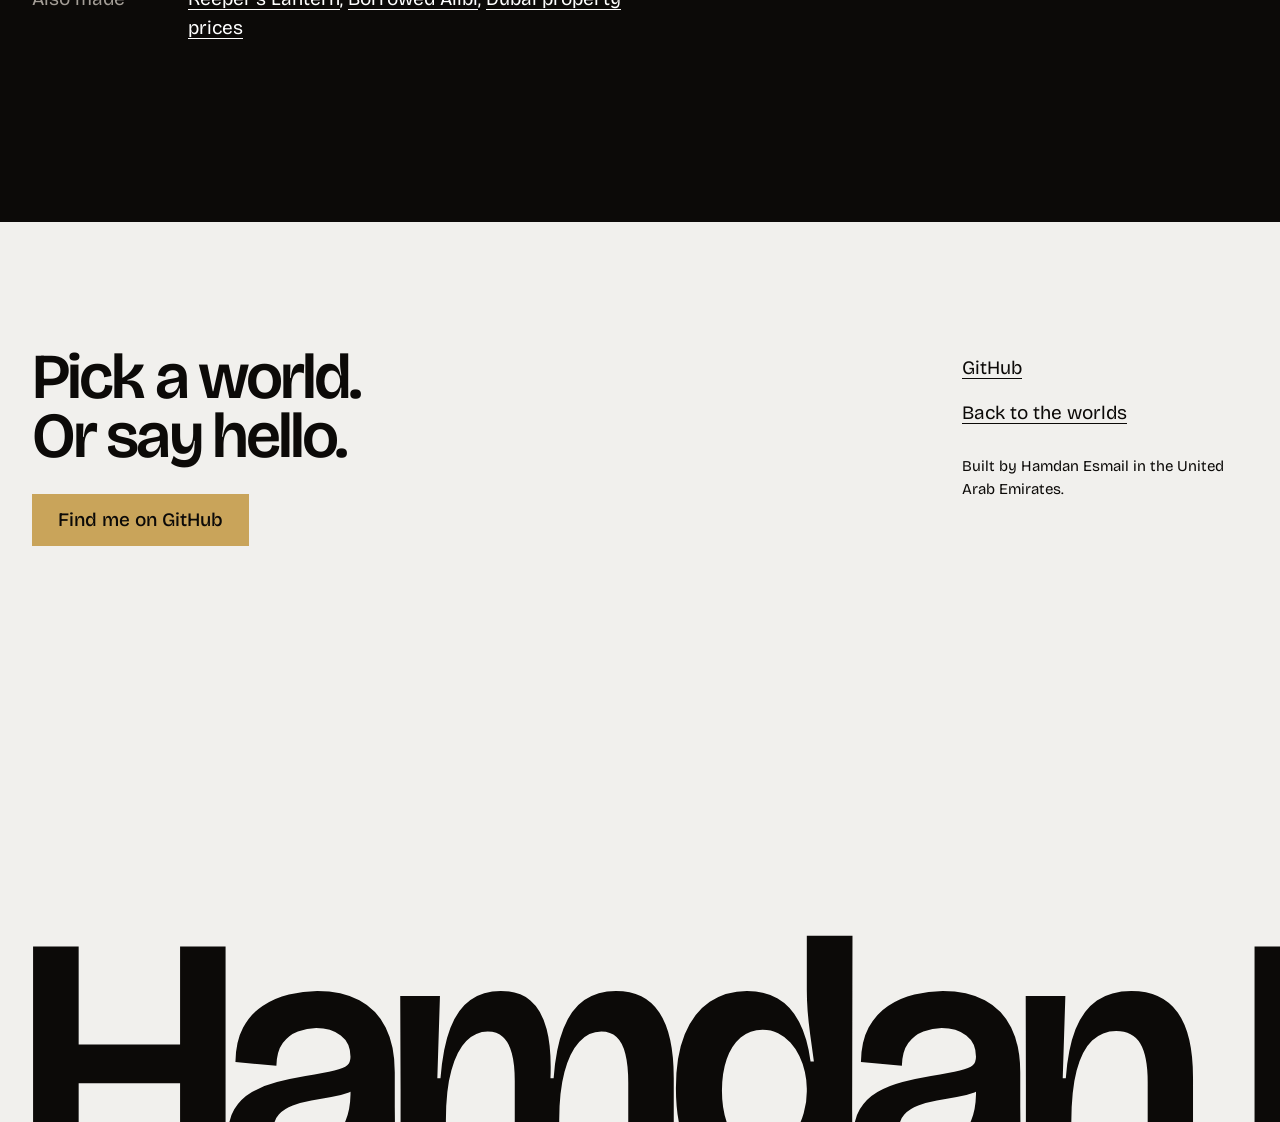
==== commit d43a79fa: "Give the share picture its full address Links to the site now show a preview: og:image points at ham" ====
--- a/index.html
+++ b/index.html
@@ -6,10 +6,12 @@
 <title>Hamdan Esmail</title>
 <meta name="description" content="Hamdan Esmail builds small, finished software you can open. Nine live builds in seventeen days, each in its own world, and a guide to walk you through them.">
 <meta name="theme-color" content="#191410">
+<link rel="canonical" href="https://hamdanesmail.vercel.app/">
 <meta property="og:type" content="website">
+<meta property="og:url" content="https://hamdanesmail.vercel.app/">
 <meta property="og:title" content="Hamdan Esmail">
 <meta property="og:description" content="Nine worlds, seventeen days. Every world is a live site I built.">
-<meta property="og:image" content="img/social.jpg">
+<meta property="og:image" content="https://hamdanesmail.vercel.app/img/social.jpg">
 <meta name="twitter:card" content="summary_large_image">
 <link rel="icon" href="favicon.svg" type="image/svg+xml">
 <link rel="preconnect" href="https://fonts.googleapis.com">
